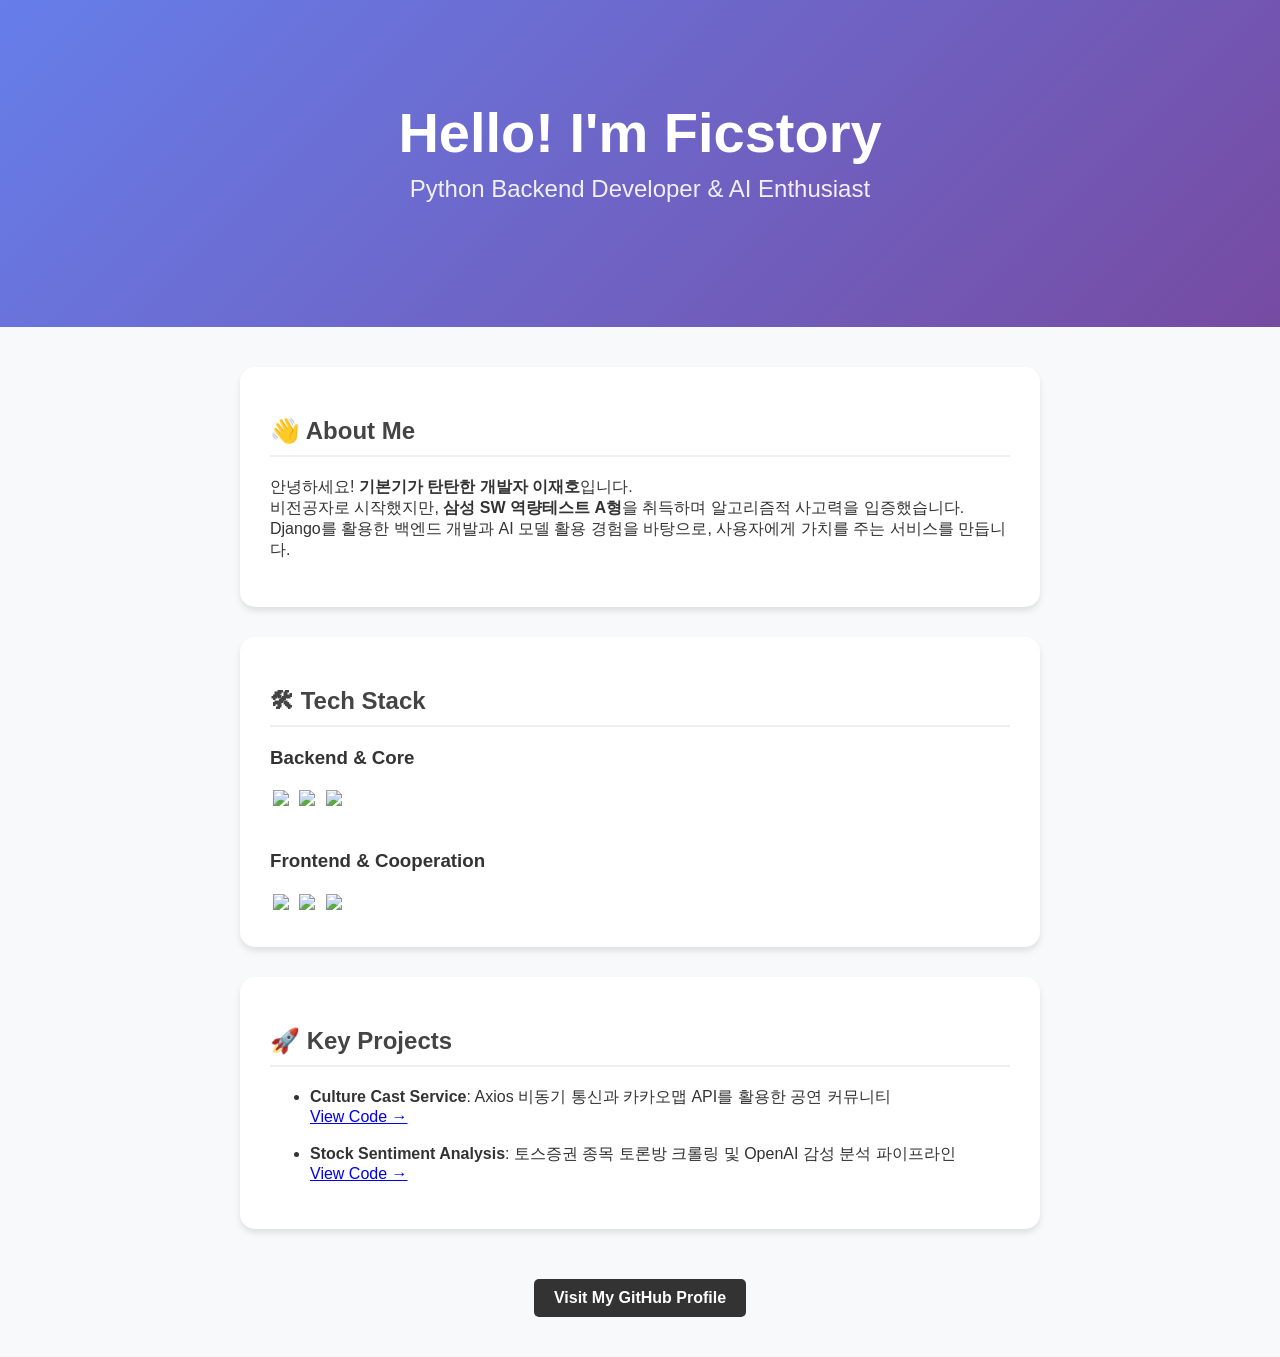
==== index.html @ 8c0bc22e "Add initial index.html for portfolio website" ====
<!DOCTYPE html>
<html lang="ko">
<head>
    <meta charset="UTF-8">
    <meta name="viewport" content="width=device-width, initial-scale=1.0">
    <title>Ficstory's Portfolio</title>
    <style>
        body {
            font-family: 'Segoe UI', Tahoma, Geneva, Verdana, sans-serif;
            margin: 0;
            padding: 0;
            background-color: #f8f9fa;
            color: #333;
            text-align: center;
        }
        .header {
            background: linear-gradient(135deg, #667eea 0%, #764ba2 100%);
            color: white;
            padding: 100px 20px;
        }
        .header h1 {
            font-size: 3.5rem;
            margin: 0;
            font-weight: 700;
        }
        .header p {
            font-size: 1.5rem;
            opacity: 0.9;
            margin-top: 10px;
        }
        .container {
            max-width: 800px;
            margin: 0 auto;
            padding: 40px 20px;
        }
        .section {
            background: white;
            border-radius: 15px;
            padding: 30px;
            margin-bottom: 30px;
            box-shadow: 0 4px 6px rgba(0,0,0,0.1);
            text-align: left;
        }
        .section h2 {
            border-bottom: 2px solid #eee;
            padding-bottom: 10px;
            color: #444;
        }
        .btn {
            display: inline-block;
            background-color: #333;
            color: white;
            padding: 10px 20px;
            text-decoration: none;
            border-radius: 5px;
            font-weight: bold;
            margin-top: 20px;
        }
        .btn:hover {
            background-color: #555;
        }
        /* 배지 스타일 */
        .badges img {
            margin: 3px;
        }
    </style>
</head>
<body>

    <div class="header">
        <h1>Hello! I'm Ficstory</h1>
        <p>Python Backend Developer & AI Enthusiast</p>
    </div>

    <div class="container">
        
        <div class="section">
            <h2>👋 About Me</h2>
            <p>
                안녕하세요! <strong>기본기가 탄탄한 개발자 이재호</strong>입니다.<br>
                비전공자로 시작했지만, <strong>삼성 SW 역량테스트 A형</strong>을 취득하며 알고리즘적 사고력을 입증했습니다.<br>
                Django를 활용한 백엔드 개발과 AI 모델 활용 경험을 바탕으로, 사용자에게 가치를 주는 서비스를 만듭니다.
            </p>
        </div>

        <div class="section">
            <h2>🛠 Tech Stack</h2>
            <div class="badges">
                <h3>Backend & Core</h3>
                <img src="https://img.shields.io/badge/Python-3776AB?style=for-the-badge&logo=python&logoColor=white">
                <img src="https://img.shields.io/badge/Django-092E20?style=for-the-badge&logo=django&logoColor=white">
                <img src="https://img.shields.io/badge/SQLite-003B57?style=for-the-badge&logo=sqlite&logoColor=white">
                <br><br>
                <h3>Frontend & Cooperation</h3>
                <img src="https://img.shields.io/badge/JavaScript-F7DF1E?style=for-the-badge&logo=javascript&logoColor=black">
                <img src="https://img.shields.io/badge/Axios-5A29E4?style=for-the-badge&logo=axios&logoColor=white">
                <img src="https://img.shields.io/badge/Git-F05032?style=for-the-badge&logo=git&logoColor=white">
            </div>
        </div>

        <div class="section">
            <h2>🚀 Key Projects</h2>
            <ul>
                <li>
                    <strong>Culture Cast Service</strong>: Axios 비동기 통신과 카카오맵 API를 활용한 공연 커뮤니티
                    <br><a href="https://github.com/Ficstory/Culture-Cast-Service" target="_blank">View Code &rarr;</a>
                </li>
                <br>
                <li>
                    <strong>Stock Sentiment Analysis</strong>: 토스증권 종목 토론방 크롤링 및 OpenAI 감성 분석 파이프라인
                    <br><a href="https://github.com/Ficstory/Stock-Sentiment-Crawling" target="_blank">View Code &rarr;</a>
                </li>
            </ul>
        </div>

        <div style="text-align: center;">
            <a href="https://github.com/Ficstory" class="btn">Visit My GitHub Profile</a>
        </div>

    </div>

</body>
</html>
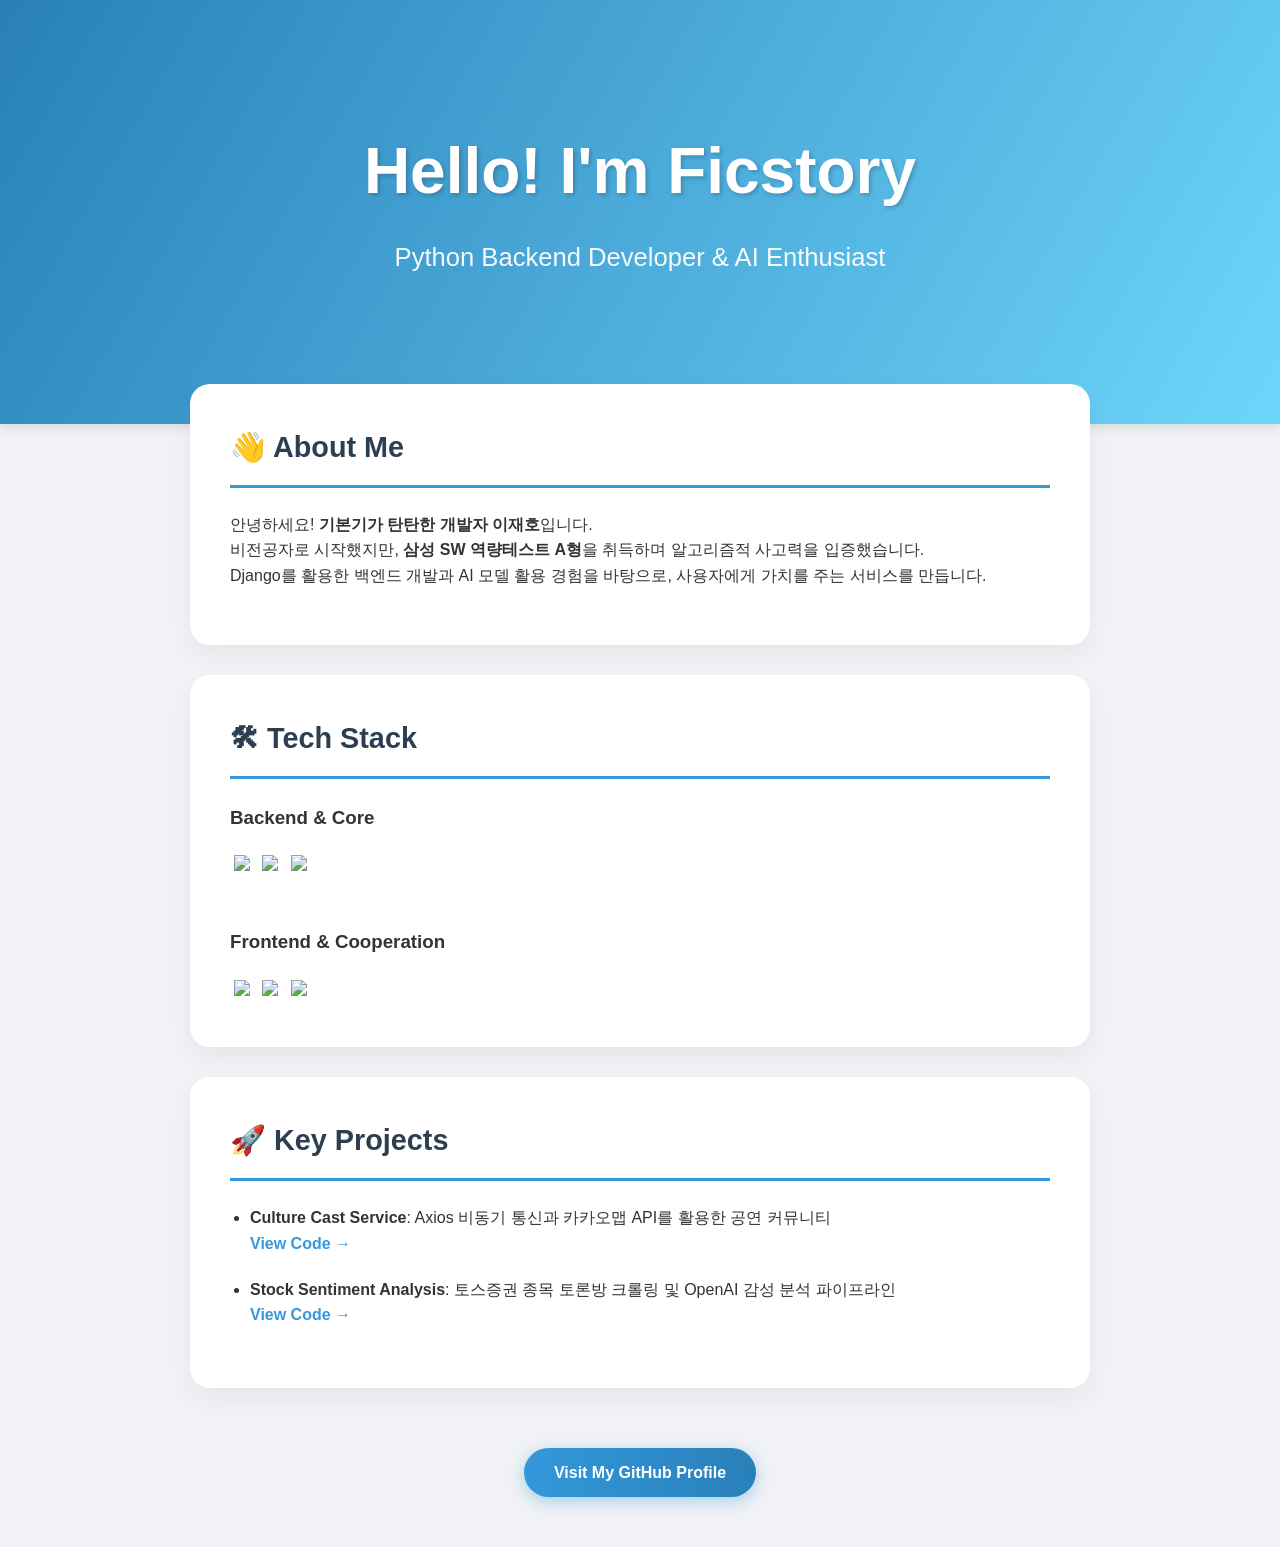
==== commit 89520000: "Update index.html" ====
--- a/index.html
+++ b/index.html
@@ -5,63 +5,99 @@
     <meta name="viewport" content="width=device-width, initial-scale=1.0">
     <title>Ficstory's Portfolio</title>
     <style>
+        /* 폰트 및 기본 스타일 설정 */
         body {
-            font-family: 'Segoe UI', Tahoma, Geneva, Verdana, sans-serif;
+            font-family: 'Pretendard', 'Noto Sans KR', 'Segoe UI', Tahoma, Geneva, Verdana, sans-serif;
             margin: 0;
             padding: 0;
-            background-color: #f8f9fa;
+            background-color: #f0f2f5; /* 배경색을 더 밝은 회색으로 변경 */
             color: #333;
             text-align: center;
+            line-height: 1.6;
         }
+        /* 헤더 디자인 변경 (파란색 그라데이션) */
         .header {
-            background: linear-gradient(135deg, #667eea 0%, #764ba2 100%);
+            background: linear-gradient(120deg, #2980b9, #6dd5fa); /* 신뢰감 주는 파란색 */
             color: white;
-            padding: 100px 20px;
+            padding: 120px 20px;
+            box-shadow: 0 4px 10px rgba(0,0,0,0.1);
         }
         .header h1 {
-            font-size: 3.5rem;
+            font-size: 4rem;
             margin: 0;
-            font-weight: 700;
+            font-weight: 800;
+            text-shadow: 2px 2px 4px rgba(0,0,0,0.2);
         }
         .header p {
-            font-size: 1.5rem;
-            opacity: 0.9;
-            margin-top: 10px;
+            font-size: 1.6rem;
+            opacity: 0.95;
+            margin-top: 15px;
+            font-weight: 500;
         }
+        /* 메인 컨테이너 */
         .container {
-            max-width: 800px;
-            margin: 0 auto;
-            padding: 40px 20px;
+            max-width: 900px;
+            margin: -40px auto 40px; /* 헤더와 겹치게 올려서 입체감 부여 */
+            padding: 0 20px;
+            position: relative;
         }
+        /* 섹션 카드 디자인 */
         .section {
             background: white;
-            border-radius: 15px;
-            padding: 30px;
+            border-radius: 20px;
+            padding: 40px;
             margin-bottom: 30px;
-            box-shadow: 0 4px 6px rgba(0,0,0,0.1);
+            box-shadow: 0 10px 25px rgba(0,0,0,0.05);
             text-align: left;
+            transition: transform 0.3s ease;
+        }
+        .section:hover {
+            transform: translateY(-5px); /* 마우스 올리면 살짝 떠오르는 효과 */
         }
         .section h2 {
-            border-bottom: 2px solid #eee;
-            padding-bottom: 10px;
-            color: #444;
+            border-bottom: 3px solid #3498db; /* 강조선 파란색으로 변경 */
+            padding-bottom: 15px;
+            color: #2c3e50;
+            font-size: 1.8rem;
+            margin-top: 0;
         }
+        /* 버튼 디자인 */
         .btn {
             display: inline-block;
-            background-color: #333;
+            background: linear-gradient(to right, #3498db, #2980b9);
             color: white;
-            padding: 10px 20px;
+            padding: 12px 30px;
             text-decoration: none;
-            border-radius: 5px;
+            border-radius: 50px;
             font-weight: bold;
-            margin-top: 20px;
+            margin-top: 30px;
+            box-shadow: 0 4px 15px rgba(52, 152, 219, 0.4);
+            transition: all 0.3s ease;
         }
         .btn:hover {
-            background-color: #555;
+            background: linear-gradient(to right, #2980b9, #3498db);
+            transform: scale(1.05);
+            box-shadow: 0 6px 20px rgba(52, 152, 219, 0.6);
+        }
+        /* 프로젝트 링크 스타일 */
+        .project-link {
+            color: #3498db;
+            text-decoration: none;
+            font-weight: bold;
+        }
+        .project-link:hover {
+            text-decoration: underline;
         }
         /* 배지 스타일 */
         .badges img {
-            margin: 3px;
+            margin: 4px;
+        }
+        /* 리스트 스타일 */
+        ul {
+            padding-left: 20px;
+        }
+        li {
+            margin-bottom: 20px;
         }
     </style>
 </head>
@@ -103,17 +139,16 @@
             <ul>
                 <li>
                     <strong>Culture Cast Service</strong>: Axios 비동기 통신과 카카오맵 API를 활용한 공연 커뮤니티
-                    <br><a href="https://github.com/Ficstory/Culture-Cast-Service" target="_blank">View Code &rarr;</a>
+                    <br><a href="https://github.com/Ficstory/Culture-Cast-Service" target="_blank" class="project-link">View Code &rarr;</a>
                 </li>
-                <br>
                 <li>
                     <strong>Stock Sentiment Analysis</strong>: 토스증권 종목 토론방 크롤링 및 OpenAI 감성 분석 파이프라인
-                    <br><a href="https://github.com/Ficstory/Stock-Sentiment-Crawling" target="_blank">View Code &rarr;</a>
+                    <br><a href="https://github.com/Ficstory/AI-Practice-Lab/tree/master/Stock-Sentiment-Crawling" target="_blank" class="project-link">View Code &rarr;</a>
                 </li>
             </ul>
         </div>
 
-        <div style="text-align: center;">
+        <div style="text-align: center; margin-bottom: 50px;">
             <a href="https://github.com/Ficstory" class="btn">Visit My GitHub Profile</a>
         </div>
 
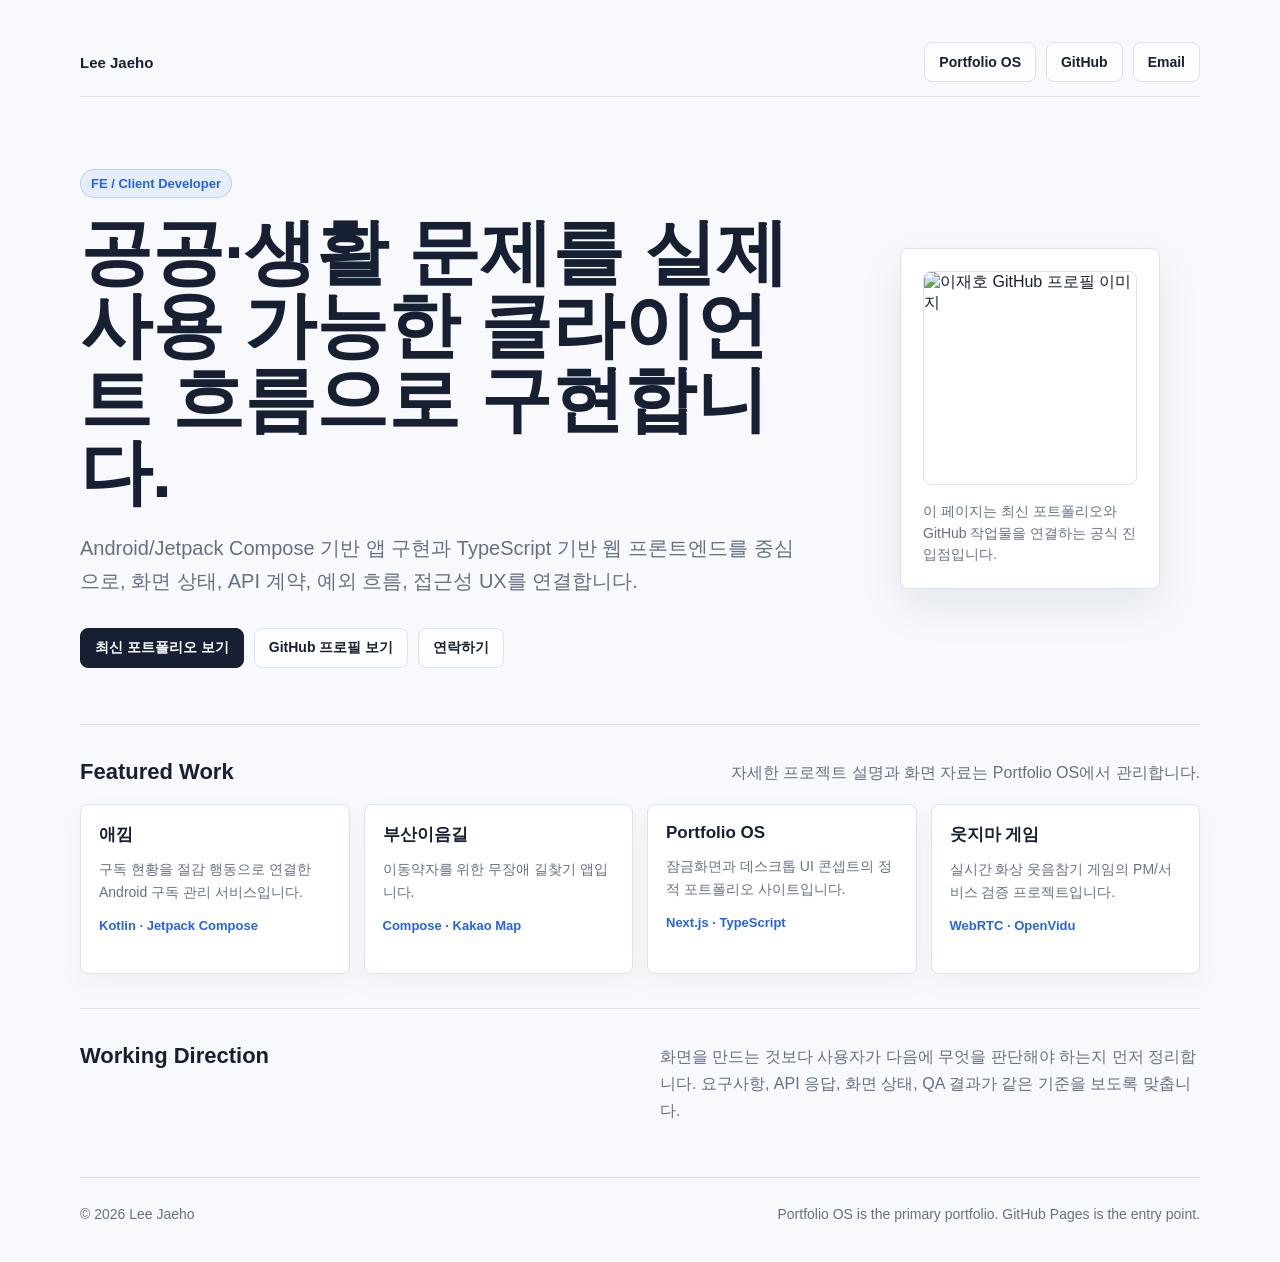
==== commit dbaae3dc: "Convert GitHub Pages to portfolio entry point" ====
--- a/index.html
+++ b/index.html
@@ -3,156 +3,374 @@
 <head>
     <meta charset="UTF-8">
     <meta name="viewport" content="width=device-width, initial-scale=1.0">
-    <title>Ficstory's Portfolio</title>
+    <meta name="description" content="이재호 FE/Client Developer 포트폴리오 진입 페이지">
+    <title>이재호 | FE/Client Developer</title>
     <style>
-        /* 폰트 및 기본 스타일 설정 */
+        :root {
+            --bg: #f7f9fc;
+            --surface: #ffffff;
+            --ink: #172033;
+            --muted: #667085;
+            --line: #dbe3ef;
+            --blue: #2563eb;
+            --green: #16a34a;
+            --shadow: 0 18px 45px rgba(15, 23, 42, 0.08);
+        }
+
+        * {
+            box-sizing: border-box;
+        }
+
         body {
-            font-family: 'Pretendard', 'Noto Sans KR', 'Segoe UI', Tahoma, Geneva, Verdana, sans-serif;
-            margin: 0;
-            padding: 0;
-            background-color: #f0f2f5; /* 배경색을 더 밝은 회색으로 변경 */
-            color: #333;
-            text-align: center;
-            line-height: 1.6;
-        }
-        /* 헤더 디자인 변경 (파란색 그라데이션) */
-        .header {
-            background: linear-gradient(120deg, #2980b9, #6dd5fa); /* 신뢰감 주는 파란색 */
-            color: white;
-            padding: 120px 20px;
-            box-shadow: 0 4px 10px rgba(0,0,0,0.1);
-        }
-        .header h1 {
-            font-size: 4rem;
-            margin: 0;
+            margin: 0;
+            min-height: 100vh;
+            font-family: "Pretendard", "Noto Sans KR", "Segoe UI", Arial, sans-serif;
+            background: var(--bg);
+            color: var(--ink);
+            letter-spacing: 0;
+        }
+
+        a {
+            color: inherit;
+        }
+
+        .page {
+            width: min(1120px, calc(100% - 40px));
+            margin: 0 auto;
+            padding: 28px 0 40px;
+        }
+
+        .topbar {
+            display: flex;
+            align-items: center;
+            justify-content: space-between;
+            gap: 16px;
+            padding: 14px 0;
+            border-bottom: 1px solid var(--line);
+        }
+
+        .brand {
+            font-size: 15px;
             font-weight: 800;
-            text-shadow: 2px 2px 4px rgba(0,0,0,0.2);
-        }
-        .header p {
-            font-size: 1.6rem;
-            opacity: 0.95;
-            margin-top: 15px;
-            font-weight: 500;
-        }
-        /* 메인 컨테이너 */
-        .container {
-            max-width: 900px;
-            margin: -40px auto 40px; /* 헤더와 겹치게 올려서 입체감 부여 */
-            padding: 0 20px;
-            position: relative;
-        }
-        /* 섹션 카드 디자인 */
+            color: var(--ink);
+        }
+
+        .nav {
+            display: flex;
+            align-items: center;
+            gap: 10px;
+            flex-wrap: wrap;
+            justify-content: flex-end;
+        }
+
+        .nav a,
+        .button {
+            display: inline-flex;
+            align-items: center;
+            justify-content: center;
+            min-height: 40px;
+            padding: 0 14px;
+            border: 1px solid var(--line);
+            border-radius: 8px;
+            text-decoration: none;
+            color: var(--ink);
+            background: rgba(255, 255, 255, 0.72);
+            font-size: 14px;
+            font-weight: 700;
+        }
+
+        .button.primary {
+            background: var(--ink);
+            border-color: var(--ink);
+            color: #ffffff;
+        }
+
+        .hero {
+            display: grid;
+            grid-template-columns: minmax(0, 1fr) 340px;
+            gap: 40px;
+            align-items: center;
+            padding: 72px 0 56px;
+        }
+
+        .eyebrow {
+            display: inline-flex;
+            width: fit-content;
+            margin-bottom: 18px;
+            padding: 6px 10px;
+            border: 1px solid rgba(37, 99, 235, 0.2);
+            border-radius: 999px;
+            background: rgba(37, 99, 235, 0.08);
+            color: var(--blue);
+            font-size: 13px;
+            font-weight: 800;
+        }
+
+        h1 {
+            max-width: 760px;
+            margin: 0;
+            font-size: 72px;
+            line-height: 1.02;
+            letter-spacing: 0;
+        }
+
+        .lead {
+            max-width: 720px;
+            margin: 22px 0 0;
+            color: var(--muted);
+            font-size: 20px;
+            line-height: 1.65;
+        }
+
+        .actions {
+            display: flex;
+            flex-wrap: wrap;
+            gap: 10px;
+            margin-top: 30px;
+        }
+
+        .profile-visual {
+            background: var(--surface);
+            border: 1px solid var(--line);
+            border-radius: 8px;
+            box-shadow: var(--shadow);
+            padding: 22px;
+        }
+
+        .profile-visual img {
+            display: block;
+            width: 100%;
+            aspect-ratio: 1;
+            object-fit: cover;
+            border-radius: 8px;
+            border: 1px solid var(--line);
+        }
+
+        .profile-caption {
+            margin: 16px 0 0;
+            color: var(--muted);
+            font-size: 14px;
+            line-height: 1.55;
+        }
+
         .section {
-            background: white;
-            border-radius: 20px;
-            padding: 40px;
-            margin-bottom: 30px;
-            box-shadow: 0 10px 25px rgba(0,0,0,0.05);
-            text-align: left;
-            transition: transform 0.3s ease;
-        }
-        .section:hover {
-            transform: translateY(-5px); /* 마우스 올리면 살짝 떠오르는 효과 */
-        }
-        .section h2 {
-            border-bottom: 3px solid #3498db; /* 강조선 파란색으로 변경 */
-            padding-bottom: 15px;
-            color: #2c3e50;
-            font-size: 1.8rem;
-            margin-top: 0;
-        }
-        /* 버튼 디자인 */
-        .btn {
-            display: inline-block;
-            background: linear-gradient(to right, #3498db, #2980b9);
-            color: white;
-            padding: 12px 30px;
+            padding: 34px 0;
+            border-top: 1px solid var(--line);
+        }
+
+        .section-header {
+            display: flex;
+            justify-content: space-between;
+            gap: 24px;
+            margin-bottom: 18px;
+        }
+
+        h2 {
+            margin: 0;
+            font-size: 22px;
+            letter-spacing: 0;
+        }
+
+        .section-note {
+            max-width: 540px;
+            margin: 0;
+            color: var(--muted);
+            line-height: 1.7;
+        }
+
+        .grid {
+            display: grid;
+            grid-template-columns: repeat(4, minmax(0, 1fr));
+            gap: 14px;
+        }
+
+        .card {
+            display: block;
+            min-height: 170px;
+            padding: 18px;
+            border: 1px solid var(--line);
+            border-radius: 8px;
+            background: var(--surface);
+            box-shadow: 0 10px 28px rgba(15, 23, 42, 0.04);
             text-decoration: none;
-            border-radius: 50px;
-            font-weight: bold;
-            margin-top: 30px;
-            box-shadow: 0 4px 15px rgba(52, 152, 219, 0.4);
-            transition: all 0.3s ease;
-        }
-        .btn:hover {
-            background: linear-gradient(to right, #2980b9, #3498db);
-            transform: scale(1.05);
-            box-shadow: 0 6px 20px rgba(52, 152, 219, 0.6);
-        }
-        /* 프로젝트 링크 스타일 */
-        .project-link {
-            color: #3498db;
-            text-decoration: none;
-            font-weight: bold;
-        }
-        .project-link:hover {
-            text-decoration: underline;
-        }
-        /* 배지 스타일 */
-        .badges img {
-            margin: 4px;
-        }
-        /* 리스트 스타일 */
-        ul {
-            padding-left: 20px;
-        }
-        li {
-            margin-bottom: 20px;
+            transition: border-color 0.2s ease, transform 0.2s ease, box-shadow 0.2s ease;
+        }
+
+        .card:hover,
+        .card:focus-visible {
+            border-color: rgba(37, 99, 235, 0.45);
+            box-shadow: 0 16px 34px rgba(15, 23, 42, 0.08);
+            transform: translateY(-2px);
+        }
+
+        .card h3 {
+            margin: 0 0 12px;
+            font-size: 17px;
+            letter-spacing: 0;
+        }
+
+        .card p {
+            margin: 0;
+            color: var(--muted);
+            font-size: 14px;
+            line-height: 1.65;
+        }
+
+        .tagline {
+            margin-top: 14px;
+            color: var(--blue);
+            font-size: 13px;
+            font-weight: 800;
+        }
+
+        .footer {
+            display: flex;
+            align-items: center;
+            justify-content: space-between;
+            gap: 20px;
+            padding-top: 28px;
+            border-top: 1px solid var(--line);
+            color: var(--muted);
+            font-size: 14px;
+        }
+
+        @media (max-width: 860px) {
+            h1 {
+                font-size: 54px;
+            }
+
+            .hero {
+                grid-template-columns: 1fr;
+                padding-top: 46px;
+            }
+
+            .profile-visual {
+                max-width: 360px;
+            }
+
+            .grid {
+                grid-template-columns: repeat(2, minmax(0, 1fr));
+            }
+
+            .section-header,
+            .footer {
+                flex-direction: column;
+                align-items: flex-start;
+            }
+        }
+
+        @media (max-width: 560px) {
+            h1 {
+                font-size: 40px;
+            }
+
+            .page {
+                width: min(100% - 28px, 1120px);
+            }
+
+            .topbar {
+                align-items: flex-start;
+                flex-direction: column;
+            }
+
+            .nav {
+                justify-content: flex-start;
+            }
+
+            .nav a,
+            .button {
+                width: 100%;
+            }
+
+            .actions {
+                flex-direction: column;
+            }
+
+            .grid {
+                grid-template-columns: 1fr;
+            }
         }
     </style>
 </head>
 <body>
-
-    <div class="header">
-        <h1>Hello! I'm Ficstory</h1>
-        <p>Python Backend Developer & AI Enthusiast</p>
-    </div>
-
-    <div class="container">
-        
-        <div class="section">
-            <h2>👋 About Me</h2>
-            <p>
-                안녕하세요! <strong>기본기가 탄탄한 개발자 이재호</strong>입니다.<br>
-                비전공자로 시작했지만, <strong>삼성 SW 역량테스트 A형</strong>을 취득하며 알고리즘적 사고력을 입증했습니다.<br>
-                Django를 활용한 백엔드 개발과 AI 모델 활용 경험을 바탕으로, 사용자에게 가치를 주는 서비스를 만듭니다.
-            </p>
-        </div>
-
-        <div class="section">
-            <h2>🛠 Tech Stack</h2>
-            <div class="badges">
-                <h3>Backend & Core</h3>
-                <img src="https://img.shields.io/badge/Python-3776AB?style=for-the-badge&logo=python&logoColor=white">
-                <img src="https://img.shields.io/badge/Django-092E20?style=for-the-badge&logo=django&logoColor=white">
-                <img src="https://img.shields.io/badge/SQLite-003B57?style=for-the-badge&logo=sqlite&logoColor=white">
-                <br><br>
-                <h3>Frontend & Cooperation</h3>
-                <img src="https://img.shields.io/badge/JavaScript-F7DF1E?style=for-the-badge&logo=javascript&logoColor=black">
-                <img src="https://img.shields.io/badge/Axios-5A29E4?style=for-the-badge&logo=axios&logoColor=white">
-                <img src="https://img.shields.io/badge/Git-F05032?style=for-the-badge&logo=git&logoColor=white">
+    <main class="page">
+        <header class="topbar">
+            <div class="brand">Lee Jaeho</div>
+            <nav class="nav" aria-label="주요 링크">
+                <a href="https://portfolio-os-nine-rho.vercel.app">Portfolio OS</a>
+                <a href="https://github.com/Ficstory">GitHub</a>
+                <a href="mailto:dlwo4367@gmail.com">Email</a>
+            </nav>
+        </header>
+
+        <section class="hero" aria-labelledby="hero-title">
+            <div>
+                <div class="eyebrow">FE / Client Developer</div>
+                <h1 id="hero-title">공공·생활 문제를 실제 사용 가능한 클라이언트 흐름으로 구현합니다.</h1>
+                <p class="lead">
+                    Android/Jetpack Compose 기반 앱 구현과 TypeScript 기반 웹 프론트엔드를 중심으로,
+                    화면 상태, API 계약, 예외 흐름, 접근성 UX를 연결합니다.
+                </p>
+                <div class="actions">
+                    <a class="button primary" href="https://portfolio-os-nine-rho.vercel.app">최신 포트폴리오 보기</a>
+                    <a class="button" href="https://github.com/Ficstory/Ficstory">GitHub 프로필 보기</a>
+                    <a class="button" href="mailto:dlwo4367@gmail.com">연락하기</a>
+                </div>
             </div>
-        </div>
-
-        <div class="section">
-            <h2>🚀 Key Projects</h2>
-            <ul>
-                <li>
-                    <strong>Culture Cast Service</strong>: Axios 비동기 통신과 카카오맵 API를 활용한 공연 커뮤니티
-                    <br><a href="https://github.com/Ficstory/Culture-Cast-Service" target="_blank" class="project-link">View Code &rarr;</a>
-                </li>
-                <li>
-                    <strong>Stock Sentiment Analysis</strong>: 토스증권 종목 토론방 크롤링 및 OpenAI 감성 분석 파이프라인
-                    <br><a href="https://github.com/Ficstory/AI-Practice-Lab/tree/master/Stock-Sentiment-Crawling" target="_blank" class="project-link">View Code &rarr;</a>
-                </li>
-            </ul>
-        </div>
-
-        <div style="text-align: center; margin-bottom: 50px;">
-            <a href="https://github.com/Ficstory" class="btn">Visit My GitHub Profile</a>
-        </div>
-
-    </div>
-
+
+            <figure class="profile-visual">
+                <img src="https://avatars.githubusercontent.com/u/220690984?v=4" alt="이재호 GitHub 프로필 이미지">
+                <figcaption class="profile-caption">
+                    이 페이지는 최신 포트폴리오와 GitHub 작업물을 연결하는 공식 진입점입니다.
+                </figcaption>
+            </figure>
+        </section>
+
+        <section class="section" aria-labelledby="work-title">
+            <div class="section-header">
+                <h2 id="work-title">Featured Work</h2>
+                <p class="section-note">
+                    자세한 프로젝트 설명과 화면 자료는 Portfolio OS에서 관리합니다.
+                </p>
+            </div>
+            <div class="grid">
+                <a class="card" href="https://github.com/Ficstory/aekkim">
+                    <h3>애낌</h3>
+                    <p>구독 현황을 절감 행동으로 연결한 Android 구독 관리 서비스입니다.</p>
+                    <div class="tagline">Kotlin · Jetpack Compose</div>
+                </a>
+                <a class="card" href="https://github.com/Ficstory/eumgil">
+                    <h3>부산이음길</h3>
+                    <p>이동약자를 위한 무장애 길찾기 앱입니다.</p>
+                    <div class="tagline">Compose · Kakao Map</div>
+                </a>
+                <a class="card" href="https://portfolio-os-nine-rho.vercel.app">
+                    <h3>Portfolio OS</h3>
+                    <p>잠금화면과 데스크톱 UI 콘셉트의 정적 포트폴리오 사이트입니다.</p>
+                    <div class="tagline">Next.js · TypeScript</div>
+                </a>
+                <a class="card" href="https://github.com/Ficstory/AI-Laugh-Detector-WebRTC">
+                    <h3>웃지마 게임</h3>
+                    <p>실시간 화상 웃음참기 게임의 PM/서비스 검증 프로젝트입니다.</p>
+                    <div class="tagline">WebRTC · OpenVidu</div>
+                </a>
+            </div>
+        </section>
+
+        <section class="section" aria-labelledby="direction-title">
+            <div class="section-header">
+                <h2 id="direction-title">Working Direction</h2>
+                <p class="section-note">
+                    화면을 만드는 것보다 사용자가 다음에 무엇을 판단해야 하는지 먼저 정리합니다.
+                    요구사항, API 응답, 화면 상태, QA 결과가 같은 기준을 보도록 맞춥니다.
+                </p>
+            </div>
+        </section>
+
+        <footer class="footer">
+            <span>© 2026 Lee Jaeho</span>
+            <span>Portfolio OS is the primary portfolio. GitHub Pages is the entry point.</span>
+        </footer>
+    </main>
 </body>
 </html>
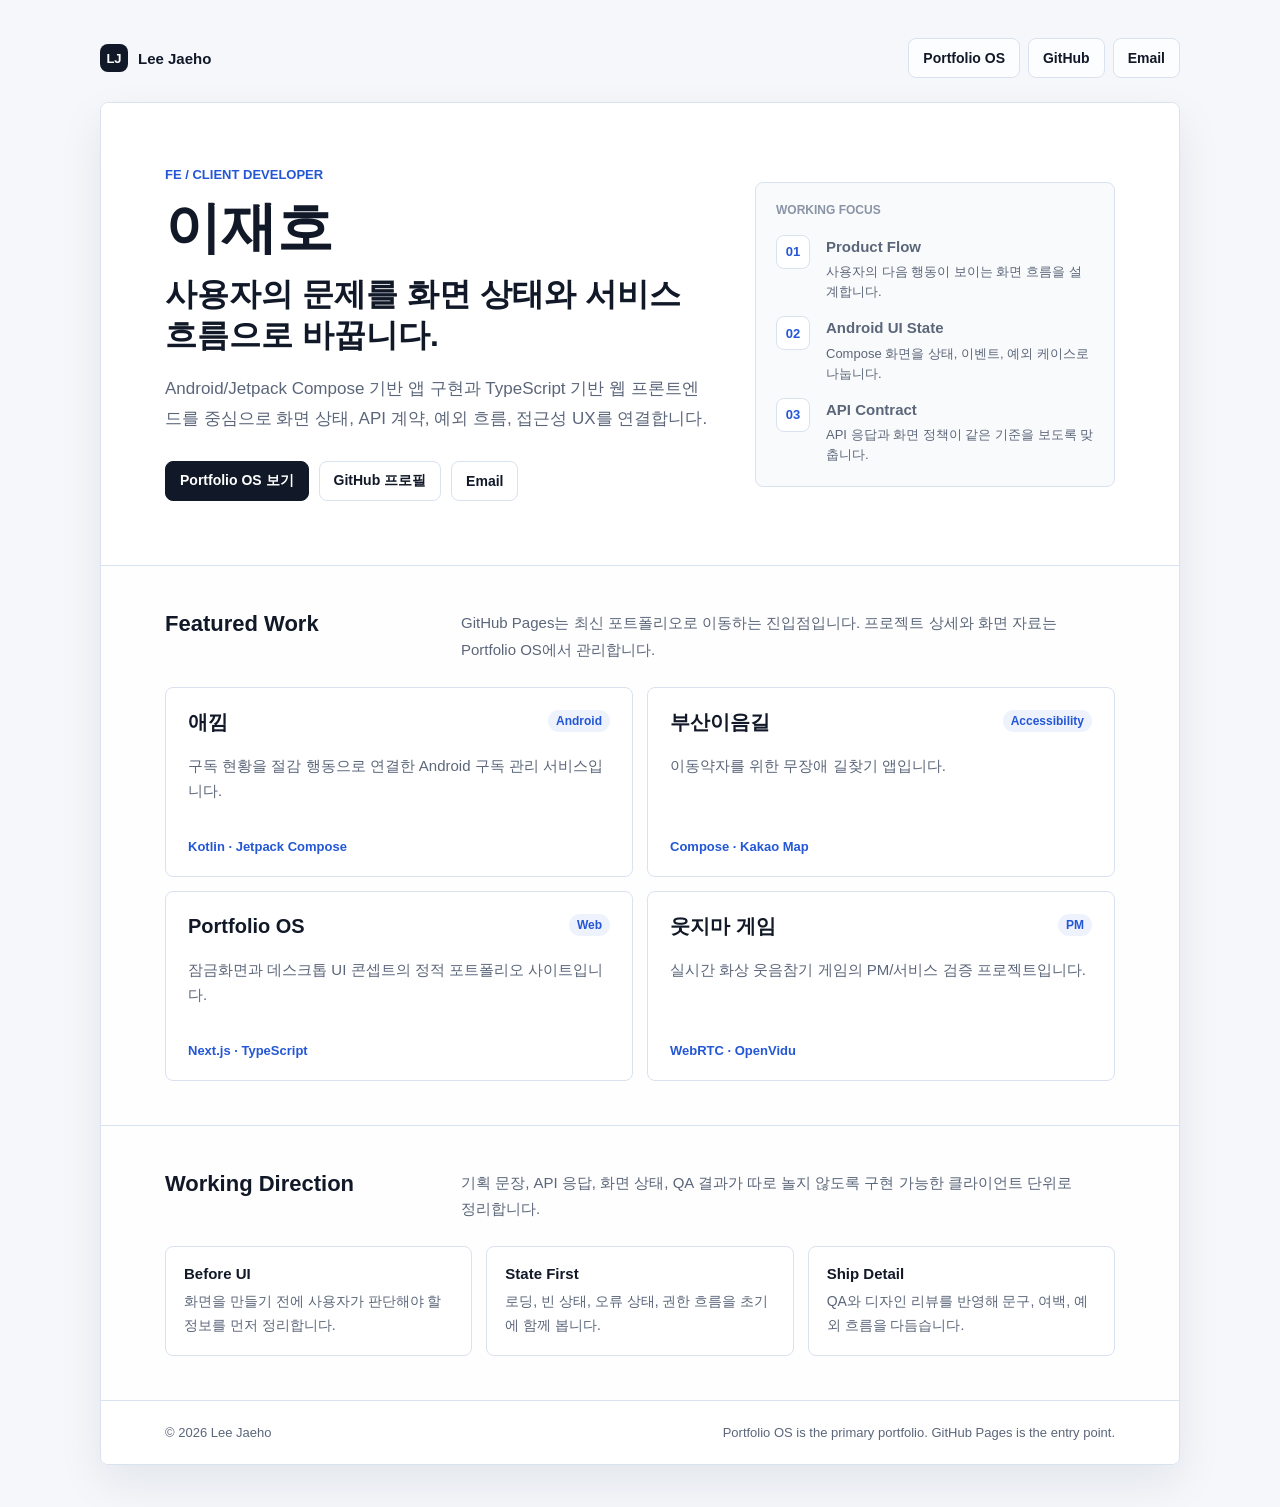
==== commit d4c2d0bc: "Refine GitHub Pages landing design" ====
--- a/index.html
+++ b/index.html
@@ -7,14 +7,16 @@
     <title>이재호 | FE/Client Developer</title>
     <style>
         :root {
-            --bg: #f7f9fc;
+            --bg: #f5f7fb;
             --surface: #ffffff;
-            --ink: #172033;
-            --muted: #667085;
-            --line: #dbe3ef;
-            --blue: #2563eb;
-            --green: #16a34a;
-            --shadow: 0 18px 45px rgba(15, 23, 42, 0.08);
+            --surface-soft: #f9fafb;
+            --ink: #111827;
+            --muted: #5b667a;
+            --subtle: #8a94a6;
+            --line: #d9e2ef;
+            --blue: #2457d6;
+            --green: #12805c;
+            --shadow: 0 18px 45px rgba(17, 24, 39, 0.08);
         }
 
         * {
@@ -28,6 +30,7 @@
             background: var(--bg);
             color: var(--ink);
             letter-spacing: 0;
+            overflow-x: hidden;
         }
 
         a {
@@ -35,30 +38,43 @@
         }
 
         .page {
-            width: min(1120px, calc(100% - 40px));
+            width: calc(100% - 40px);
+            max-width: 1080px;
             margin: 0 auto;
-            padding: 28px 0 40px;
+            padding: 28px 0 42px;
         }
 
         .topbar {
             display: flex;
             align-items: center;
             justify-content: space-between;
-            gap: 16px;
-            padding: 14px 0;
-            border-bottom: 1px solid var(--line);
+            gap: 20px;
+            padding: 10px 0 24px;
         }
 
         .brand {
+            display: flex;
+            align-items: center;
+            gap: 10px;
             font-size: 15px;
             font-weight: 800;
-            color: var(--ink);
+        }
+
+        .brand-mark {
+            display: inline-grid;
+            width: 28px;
+            height: 28px;
+            place-items: center;
+            border-radius: 8px;
+            background: var(--ink);
+            color: #ffffff;
+            font-size: 13px;
         }
 
         .nav {
             display: flex;
             align-items: center;
-            gap: 10px;
+            gap: 8px;
             flex-wrap: wrap;
             justify-content: flex-end;
         }
@@ -72,11 +88,16 @@
             padding: 0 14px;
             border: 1px solid var(--line);
             border-radius: 8px;
+            background: rgba(255, 255, 255, 0.72);
+            color: var(--ink);
             text-decoration: none;
-            color: var(--ink);
-            background: rgba(255, 255, 255, 0.72);
             font-size: 14px;
-            font-weight: 700;
+            font-weight: 750;
+        }
+
+        .nav a:hover,
+        .button:hover {
+            border-color: rgba(36, 87, 214, 0.45);
         }
 
         .button.primary {
@@ -85,187 +106,290 @@
             color: #ffffff;
         }
 
+        .shell {
+            overflow: hidden;
+            border: 1px solid var(--line);
+            border-radius: 8px;
+            background: rgba(255, 255, 255, 0.78);
+            box-shadow: var(--shadow);
+            max-width: 100%;
+        }
+
         .hero {
             display: grid;
-            grid-template-columns: minmax(0, 1fr) 340px;
-            gap: 40px;
+            grid-template-columns: minmax(0, 1fr) 360px;
+            gap: 44px;
             align-items: center;
-            padding: 72px 0 56px;
-        }
-
-        .eyebrow {
-            display: inline-flex;
-            width: fit-content;
-            margin-bottom: 18px;
-            padding: 6px 10px;
-            border: 1px solid rgba(37, 99, 235, 0.2);
-            border-radius: 999px;
-            background: rgba(37, 99, 235, 0.08);
+            padding: 64px;
+            background: var(--surface);
+        }
+
+        .hero > * {
+            min-width: 0;
+        }
+
+        .kicker {
+            margin: 0 0 18px;
             color: var(--blue);
             font-size: 13px;
-            font-weight: 800;
+            font-weight: 850;
+            text-transform: uppercase;
         }
 
         h1 {
-            max-width: 760px;
-            margin: 0;
-            font-size: 72px;
-            line-height: 1.02;
+            margin: 0;
+            font-size: 56px;
+            line-height: 1;
             letter-spacing: 0;
         }
 
+        .hero-title {
+            max-width: 680px;
+            margin: 18px 0 0;
+            font-size: 32px;
+            line-height: 1.28;
+            font-weight: 850;
+            letter-spacing: 0;
+        }
+
         .lead {
-            max-width: 720px;
-            margin: 22px 0 0;
+            max-width: 680px;
+            margin: 18px 0 0;
             color: var(--muted);
-            font-size: 20px;
-            line-height: 1.65;
+            font-size: 17px;
+            line-height: 1.75;
+            overflow-wrap: anywhere;
         }
 
         .actions {
             display: flex;
             flex-wrap: wrap;
             gap: 10px;
-            margin-top: 30px;
-        }
-
-        .profile-visual {
+            margin-top: 28px;
+        }
+
+        .focus-panel {
+            border: 1px solid var(--line);
+            border-radius: 8px;
+            background: var(--surface-soft);
+            padding: 20px;
+        }
+
+        .panel-label {
+            margin: 0 0 18px;
+            color: var(--subtle);
+            font-size: 12px;
+            font-weight: 850;
+            text-transform: uppercase;
+        }
+
+        .focus-list {
+            display: grid;
+            gap: 14px;
+            margin: 0;
+            padding: 0;
+            list-style: none;
+        }
+
+        .focus-list li {
+            display: grid;
+            grid-template-columns: 38px minmax(0, 1fr);
+            gap: 12px;
+            align-items: start;
+        }
+
+        .index {
+            display: inline-grid;
+            width: 34px;
+            height: 34px;
+            place-items: center;
+            border: 1px solid var(--line);
+            border-radius: 8px;
+            background: #ffffff;
+            color: var(--blue);
+            font-size: 13px;
+            font-weight: 850;
+        }
+
+        .focus-list strong {
+            display: block;
+            margin-bottom: 4px;
+            font-size: 15px;
+        }
+
+        .focus-list span:last-child {
+            color: var(--muted);
+            font-size: 13px;
+            line-height: 1.55;
+        }
+
+        .section {
+            padding: 44px 64px;
+            border-top: 1px solid var(--line);
+            background: rgba(255, 255, 255, 0.64);
+        }
+
+        .section-header {
+            display: grid;
+            grid-template-columns: 260px minmax(0, 1fr);
+            gap: 36px;
+            align-items: start;
+            margin-bottom: 24px;
+        }
+
+        h2 {
+            margin: 0;
+            font-size: 22px;
+            line-height: 1.25;
+        }
+
+        .section-note {
+            max-width: 620px;
+            margin: 0;
+            color: var(--muted);
+            font-size: 15px;
+            line-height: 1.75;
+            overflow-wrap: anywhere;
+        }
+
+        .project-grid {
+            display: grid;
+            grid-template-columns: repeat(2, minmax(0, 1fr));
+            gap: 14px;
+        }
+
+        .project-card {
+            display: flex;
+            min-width: 0;
+            min-height: 190px;
+            flex-direction: column;
+            justify-content: space-between;
+            padding: 22px;
+            border: 1px solid var(--line);
+            border-radius: 8px;
             background: var(--surface);
-            border: 1px solid var(--line);
-            border-radius: 8px;
-            box-shadow: var(--shadow);
-            padding: 22px;
-        }
-
-        .profile-visual img {
-            display: block;
-            width: 100%;
-            aspect-ratio: 1;
-            object-fit: cover;
-            border-radius: 8px;
-            border: 1px solid var(--line);
-        }
-
-        .profile-caption {
-            margin: 16px 0 0;
+            text-decoration: none;
+            transition: border-color 0.2s ease, transform 0.2s ease, box-shadow 0.2s ease;
+        }
+
+        .project-card:hover,
+        .project-card:focus-visible {
+            border-color: rgba(36, 87, 214, 0.48);
+            box-shadow: 0 16px 32px rgba(17, 24, 39, 0.08);
+            transform: translateY(-2px);
+        }
+
+        .project-card header {
+            display: flex;
+            align-items: flex-start;
+            justify-content: space-between;
+            gap: 16px;
+            margin-bottom: 18px;
+        }
+
+        .project-card h3 {
+            margin: 0;
+            font-size: 20px;
+            line-height: 1.25;
+        }
+
+        .project-card p {
+            margin: 0;
             color: var(--muted);
-            font-size: 14px;
-            line-height: 1.55;
-        }
-
-        .section {
-            padding: 34px 0;
-            border-top: 1px solid var(--line);
-        }
-
-        .section-header {
-            display: flex;
-            justify-content: space-between;
-            gap: 24px;
-            margin-bottom: 18px;
-        }
-
-        h2 {
-            margin: 0;
-            font-size: 22px;
-            letter-spacing: 0;
-        }
-
-        .section-note {
-            max-width: 540px;
-            margin: 0;
-            color: var(--muted);
+            font-size: 15px;
             line-height: 1.7;
-        }
-
-        .grid {
+            overflow-wrap: anywhere;
+        }
+
+        .meta {
+            display: inline-flex;
+            flex-shrink: 0;
+            padding: 4px 8px;
+            border-radius: 999px;
+            background: rgba(36, 87, 214, 0.08);
+            color: var(--blue);
+            font-size: 12px;
+            font-weight: 850;
+            white-space: nowrap;
+        }
+
+        .stack {
+            margin-top: 18px;
+            color: var(--blue);
+            font-size: 13px;
+            font-weight: 850;
+        }
+
+        .direction-grid {
             display: grid;
-            grid-template-columns: repeat(4, minmax(0, 1fr));
+            grid-template-columns: repeat(3, minmax(0, 1fr));
             gap: 14px;
         }
 
-        .card {
-            display: block;
-            min-height: 170px;
+        .direction-item {
+            min-width: 0;
             padding: 18px;
             border: 1px solid var(--line);
             border-radius: 8px;
             background: var(--surface);
-            box-shadow: 0 10px 28px rgba(15, 23, 42, 0.04);
-            text-decoration: none;
-            transition: border-color 0.2s ease, transform 0.2s ease, box-shadow 0.2s ease;
-        }
-
-        .card:hover,
-        .card:focus-visible {
-            border-color: rgba(37, 99, 235, 0.45);
-            box-shadow: 0 16px 34px rgba(15, 23, 42, 0.08);
-            transform: translateY(-2px);
-        }
-
-        .card h3 {
-            margin: 0 0 12px;
-            font-size: 17px;
-            letter-spacing: 0;
-        }
-
-        .card p {
+        }
+
+        .direction-item strong {
+            display: block;
+            margin-bottom: 8px;
+            font-size: 15px;
+        }
+
+        .direction-item p {
             margin: 0;
             color: var(--muted);
             font-size: 14px;
             line-height: 1.65;
         }
 
-        .tagline {
-            margin-top: 14px;
-            color: var(--blue);
-            font-size: 13px;
-            font-weight: 800;
-        }
-
         .footer {
             display: flex;
             align-items: center;
             justify-content: space-between;
             gap: 20px;
-            padding-top: 28px;
+            padding: 24px 64px;
             border-top: 1px solid var(--line);
+            background: var(--surface);
             color: var(--muted);
-            font-size: 14px;
-        }
-
-        @media (max-width: 860px) {
-            h1 {
-                font-size: 54px;
-            }
-
+            font-size: 13px;
+        }
+
+        @media (max-width: 920px) {
             .hero {
                 grid-template-columns: 1fr;
-                padding-top: 46px;
-            }
-
-            .profile-visual {
+                padding: 48px;
+            }
+
+            h1 {
+                font-size: 48px;
+            }
+
+            .hero-title {
+                font-size: 28px;
+            }
+
+            .section,
+            .footer {
+                padding-right: 48px;
+                padding-left: 48px;
+            }
+
+            .section-header {
+                grid-template-columns: 1fr;
+                gap: 12px;
+            }
+        }
+
+        @media (max-width: 680px) {
+            .page {
+                width: calc(100% - 28px);
                 max-width: 360px;
-            }
-
-            .grid {
-                grid-template-columns: repeat(2, minmax(0, 1fr));
-            }
-
-            .section-header,
-            .footer {
-                flex-direction: column;
-                align-items: flex-start;
-            }
-        }
-
-        @media (max-width: 560px) {
-            h1 {
-                font-size: 40px;
-            }
-
-            .page {
-                width: min(100% - 28px, 1120px);
+                padding-top: 18px;
             }
 
             .topbar {
@@ -274,19 +398,51 @@
             }
 
             .nav {
+                width: 100%;
+                display: grid;
+                grid-template-columns: 1fr;
                 justify-content: flex-start;
             }
 
-            .nav a,
+            .nav a {
+                min-width: 0;
+                padding: 0 8px;
+                font-size: 13px;
+            }
+
             .button {
                 width: 100%;
             }
 
-            .actions {
+            .hero,
+            .section,
+            .footer {
+                padding: 24px;
+            }
+
+            h1 {
+                font-size: 38px;
+            }
+
+            .hero-title {
+                font-size: 24px;
+                line-height: 1.36;
+                word-break: keep-all;
+                overflow-wrap: anywhere;
+            }
+
+            .lead {
+                font-size: 16px;
+            }
+
+            .actions,
+            .footer {
                 flex-direction: column;
-            }
-
-            .grid {
+                align-items: stretch;
+            }
+
+            .project-grid,
+            .direction-grid {
                 grid-template-columns: 1fr;
             }
         }
@@ -295,7 +451,10 @@
 <body>
     <main class="page">
         <header class="topbar">
-            <div class="brand">Lee Jaeho</div>
+            <div class="brand">
+                <span class="brand-mark">LJ</span>
+                <span>Lee Jaeho</span>
+            </div>
             <nav class="nav" aria-label="주요 링크">
                 <a href="https://portfolio-os-nine-rho.vercel.app">Portfolio OS</a>
                 <a href="https://github.com/Ficstory">GitHub</a>
@@ -303,74 +462,132 @@
             </nav>
         </header>
 
-        <section class="hero" aria-labelledby="hero-title">
-            <div>
-                <div class="eyebrow">FE / Client Developer</div>
-                <h1 id="hero-title">공공·생활 문제를 실제 사용 가능한 클라이언트 흐름으로 구현합니다.</h1>
-                <p class="lead">
-                    Android/Jetpack Compose 기반 앱 구현과 TypeScript 기반 웹 프론트엔드를 중심으로,
-                    화면 상태, API 계약, 예외 흐름, 접근성 UX를 연결합니다.
-                </p>
-                <div class="actions">
-                    <a class="button primary" href="https://portfolio-os-nine-rho.vercel.app">최신 포트폴리오 보기</a>
-                    <a class="button" href="https://github.com/Ficstory/Ficstory">GitHub 프로필 보기</a>
-                    <a class="button" href="mailto:dlwo4367@gmail.com">연락하기</a>
+        <div class="shell">
+            <section class="hero" aria-labelledby="hero-title">
+                <div>
+                    <p class="kicker">FE / Client Developer</p>
+                    <h1>이재호</h1>
+                    <p class="hero-title" id="hero-title">사용자의 문제를 화면 상태와 서비스 흐름으로 바꿉니다.</p>
+                    <p class="lead">
+                        Android/Jetpack Compose 기반 앱 구현과 TypeScript 기반 웹 프론트엔드를 중심으로
+                        화면 상태, API 계약, 예외 흐름, 접근성 UX를 연결합니다.
+                    </p>
+                    <div class="actions">
+                        <a class="button primary" href="https://portfolio-os-nine-rho.vercel.app">Portfolio OS 보기</a>
+                        <a class="button" href="https://github.com/Ficstory/Ficstory">GitHub 프로필</a>
+                        <a class="button" href="mailto:dlwo4367@gmail.com">Email</a>
+                    </div>
                 </div>
-            </div>
-
-            <figure class="profile-visual">
-                <img src="https://avatars.githubusercontent.com/u/220690984?v=4" alt="이재호 GitHub 프로필 이미지">
-                <figcaption class="profile-caption">
-                    이 페이지는 최신 포트폴리오와 GitHub 작업물을 연결하는 공식 진입점입니다.
-                </figcaption>
-            </figure>
-        </section>
-
-        <section class="section" aria-labelledby="work-title">
-            <div class="section-header">
-                <h2 id="work-title">Featured Work</h2>
-                <p class="section-note">
-                    자세한 프로젝트 설명과 화면 자료는 Portfolio OS에서 관리합니다.
-                </p>
-            </div>
-            <div class="grid">
-                <a class="card" href="https://github.com/Ficstory/aekkim">
-                    <h3>애낌</h3>
-                    <p>구독 현황을 절감 행동으로 연결한 Android 구독 관리 서비스입니다.</p>
-                    <div class="tagline">Kotlin · Jetpack Compose</div>
-                </a>
-                <a class="card" href="https://github.com/Ficstory/eumgil">
-                    <h3>부산이음길</h3>
-                    <p>이동약자를 위한 무장애 길찾기 앱입니다.</p>
-                    <div class="tagline">Compose · Kakao Map</div>
-                </a>
-                <a class="card" href="https://portfolio-os-nine-rho.vercel.app">
-                    <h3>Portfolio OS</h3>
-                    <p>잠금화면과 데스크톱 UI 콘셉트의 정적 포트폴리오 사이트입니다.</p>
-                    <div class="tagline">Next.js · TypeScript</div>
-                </a>
-                <a class="card" href="https://github.com/Ficstory/AI-Laugh-Detector-WebRTC">
-                    <h3>웃지마 게임</h3>
-                    <p>실시간 화상 웃음참기 게임의 PM/서비스 검증 프로젝트입니다.</p>
-                    <div class="tagline">WebRTC · OpenVidu</div>
-                </a>
-            </div>
-        </section>
-
-        <section class="section" aria-labelledby="direction-title">
-            <div class="section-header">
-                <h2 id="direction-title">Working Direction</h2>
-                <p class="section-note">
-                    화면을 만드는 것보다 사용자가 다음에 무엇을 판단해야 하는지 먼저 정리합니다.
-                    요구사항, API 응답, 화면 상태, QA 결과가 같은 기준을 보도록 맞춥니다.
-                </p>
-            </div>
-        </section>
-
-        <footer class="footer">
-            <span>© 2026 Lee Jaeho</span>
-            <span>Portfolio OS is the primary portfolio. GitHub Pages is the entry point.</span>
-        </footer>
+
+                <aside class="focus-panel" aria-label="현재 집중하는 작업 방식">
+                    <p class="panel-label">Working Focus</p>
+                    <ul class="focus-list">
+                        <li>
+                            <span class="index">01</span>
+                            <span>
+                                <strong>Product Flow</strong>
+                                사용자의 다음 행동이 보이는 화면 흐름을 설계합니다.
+                            </span>
+                        </li>
+                        <li>
+                            <span class="index">02</span>
+                            <span>
+                                <strong>Android UI State</strong>
+                                Compose 화면을 상태, 이벤트, 예외 케이스로 나눕니다.
+                            </span>
+                        </li>
+                        <li>
+                            <span class="index">03</span>
+                            <span>
+                                <strong>API Contract</strong>
+                                API 응답과 화면 정책이 같은 기준을 보도록 맞춥니다.
+                            </span>
+                        </li>
+                    </ul>
+                </aside>
+            </section>
+
+            <section class="section" aria-labelledby="work-title">
+                <div class="section-header">
+                    <h2 id="work-title">Featured Work</h2>
+                    <p class="section-note">
+                        GitHub Pages는 최신 포트폴리오로 이동하는 진입점입니다.
+                        프로젝트 상세와 화면 자료는 Portfolio OS에서 관리합니다.
+                    </p>
+                </div>
+                <div class="project-grid">
+                    <a class="project-card" href="https://github.com/Ficstory/aekkim">
+                        <div>
+                            <header>
+                                <h3>애낌</h3>
+                                <span class="meta">Android</span>
+                            </header>
+                            <p>구독 현황을 절감 행동으로 연결한 Android 구독 관리 서비스입니다.</p>
+                        </div>
+                        <div class="stack">Kotlin · Jetpack Compose</div>
+                    </a>
+                    <a class="project-card" href="https://github.com/Ficstory/eumgil">
+                        <div>
+                            <header>
+                                <h3>부산이음길</h3>
+                                <span class="meta">Accessibility</span>
+                            </header>
+                            <p>이동약자를 위한 무장애 길찾기 앱입니다.</p>
+                        </div>
+                        <div class="stack">Compose · Kakao Map</div>
+                    </a>
+                    <a class="project-card" href="https://portfolio-os-nine-rho.vercel.app">
+                        <div>
+                            <header>
+                                <h3>Portfolio OS</h3>
+                                <span class="meta">Web</span>
+                            </header>
+                            <p>잠금화면과 데스크톱 UI 콘셉트의 정적 포트폴리오 사이트입니다.</p>
+                        </div>
+                        <div class="stack">Next.js · TypeScript</div>
+                    </a>
+                    <a class="project-card" href="https://github.com/Ficstory/AI-Laugh-Detector-WebRTC">
+                        <div>
+                            <header>
+                                <h3>웃지마 게임</h3>
+                                <span class="meta">PM</span>
+                            </header>
+                            <p>실시간 화상 웃음참기 게임의 PM/서비스 검증 프로젝트입니다.</p>
+                        </div>
+                        <div class="stack">WebRTC · OpenVidu</div>
+                    </a>
+                </div>
+            </section>
+
+            <section class="section" aria-labelledby="direction-title">
+                <div class="section-header">
+                    <h2 id="direction-title">Working Direction</h2>
+                    <p class="section-note">
+                        기획 문장, API 응답, 화면 상태, QA 결과가 따로 놀지 않도록
+                        구현 가능한 클라이언트 단위로 정리합니다.
+                    </p>
+                </div>
+                <div class="direction-grid">
+                    <div class="direction-item">
+                        <strong>Before UI</strong>
+                        <p>화면을 만들기 전에 사용자가 판단해야 할 정보를 먼저 정리합니다.</p>
+                    </div>
+                    <div class="direction-item">
+                        <strong>State First</strong>
+                        <p>로딩, 빈 상태, 오류 상태, 권한 흐름을 초기에 함께 봅니다.</p>
+                    </div>
+                    <div class="direction-item">
+                        <strong>Ship Detail</strong>
+                        <p>QA와 디자인 리뷰를 반영해 문구, 여백, 예외 흐름을 다듬습니다.</p>
+                    </div>
+                </div>
+            </section>
+
+            <footer class="footer">
+                <span>© 2026 Lee Jaeho</span>
+                <span>Portfolio OS is the primary portfolio. GitHub Pages is the entry point.</span>
+            </footer>
+        </div>
     </main>
 </body>
 </html>
